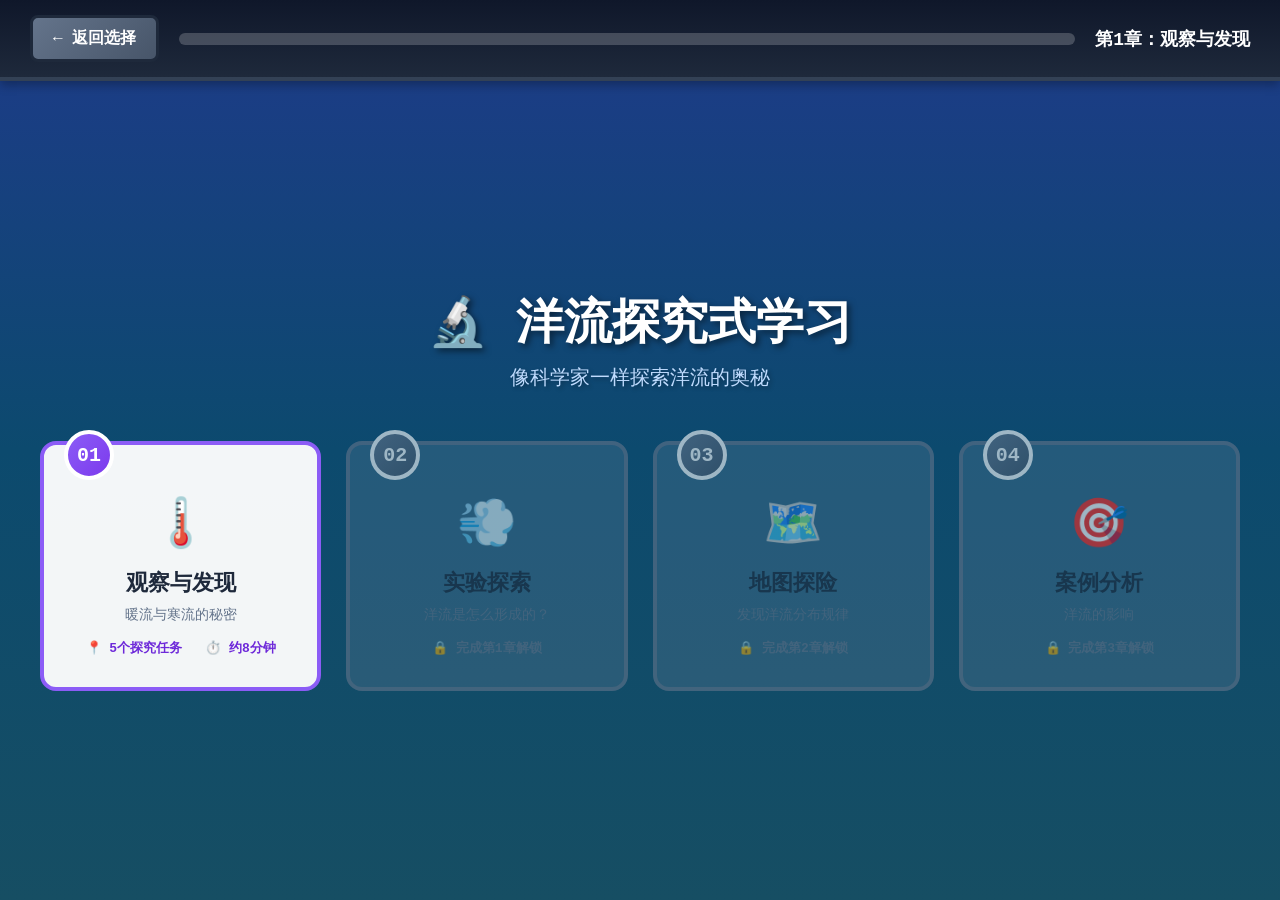
==== ocean-explore.html @ 7271076d "添加探究式学习系统：第1章观察与发现，包含5个互动任务" ====
<!DOCTYPE html>
<html lang="zh-CN">
<head>
    <meta charset="UTF-8">
    <meta name="viewport" content="width=device-width, initial-scale=1.0">
    <title>洋流探究式学习</title>
    <link rel="stylesheet" href="ocean-explore.css">
</head>
<body>
    <div class="explore-container">
        <!-- 顶部导航 -->
        <header class="explore-header">
            <button class="back-btn" id="back-btn">← 返回选择</button>
            <div class="progress-bar">
                <div class="progress-fill" id="progress-fill"></div>
            </div>
            <div class="chapter-info">
                <span id="chapter-title">第1章：观察与发现</span>
            </div>
        </header>

        <!-- 主内容区 -->
        <main class="explore-main">
            <!-- 章节选择界面 -->
            <div id="chapter-select" class="screen">
                <div class="chapter-select-content">
                    <h1 class="explore-title">🔬 洋流探究式学习</h1>
                    <p class="explore-subtitle">像科学家一样探索洋流的奥秘</p>
                    
                    <div class="chapters-grid">
                        <div class="chapter-card" data-chapter="1">
                            <div class="chapter-number">01</div>
                            <div class="chapter-icon">🌡️</div>
                            <h3>观察与发现</h3>
                            <p>暖流与寒流的秘密</p>
                            <div class="chapter-tasks">
                                <span>📍 5个探究任务</span>
                                <span>⏱️ 约8分钟</span>
                            </div>
                        </div>

                        <div class="chapter-card locked" data-chapter="2">
                            <div class="chapter-number">02</div>
                            <div class="chapter-icon">💨</div>
                            <h3>实验探索</h3>
                            <p>洋流是怎么形成的？</p>
                            <div class="chapter-tasks">
                                <span>🔒 完成第1章解锁</span>
                            </div>
                        </div>

                        <div class="chapter-card locked" data-chapter="3">
                            <div class="chapter-number">03</div>
                            <div class="chapter-icon">🗺️</div>
                            <h3>地图探险</h3>
                            <p>发现洋流分布规律</p>
                            <div class="chapter-tasks">
                                <span>🔒 完成第2章解锁</span>
                            </div>
                        </div>

                        <div class="chapter-card locked" data-chapter="4">
                            <div class="chapter-number">04</div>
                            <div class="chapter-icon">🎯</div>
                            <h3>案例分析</h3>
                            <p>洋流的影响</p>
                            <div class="chapter-tasks">
                                <span>🔒 完成第3章解锁</span>
                            </div>
                        </div>
                    </div>
                </div>
            </div>

            <!-- 探究任务界面 -->
            <div id="task-screen" class="screen hidden">
                <div class="task-content">
                    <!-- 任务标题 -->
                    <div class="task-header">
                        <h2 id="task-title">任务1：测量海水温度</h2>
                        <div class="task-progress">
                            <span id="task-number">1/5</span>
                        </div>
                    </div>

                    <!-- 互动区域 -->
                    <div class="interactive-area">
                        <canvas id="explore-canvas" width="900" height="500"></canvas>
                        <div class="controls-panel" id="controls-panel">
                            <!-- 控制面板内容将动态生成 -->
                        </div>
                    </div>

                    <!-- 观察记录区 -->
                    <div class="observation-area">
                        <h3>📝 观察记录</h3>
                        <div id="observation-log"></div>
                    </div>

                    <!-- 思考问题 -->
                    <div class="thinking-area" id="thinking-area">
                        <h3>💭 思考一下</h3>
                        <p id="thinking-question"></p>
                        <div class="answer-input">
                            <textarea id="answer-input" placeholder="写下你的想法..."></textarea>
                            <button class="submit-btn" id="submit-answer">提交想法</button>
                        </div>
                    </div>

                    <!-- 知识总结 -->
                    <div class="summary-area hidden" id="summary-area">
                        <h3>✨ 知识总结</h3>
                        <div id="summary-content"></div>
                        <button class="next-task-btn" id="next-task-btn">下一个任务</button>
                    </div>
                </div>
            </div>

            <!-- 章节完成界面 -->
            <div id="chapter-complete" class="screen hidden">
                <div class="complete-content">
                    <div class="complete-icon">🎉</div>
                    <h2>章节完成！</h2>
                    <div class="complete-summary">
                        <h3>你学到了什么？</h3>
                        <div id="learning-summary"></div>
                    </div>
                    <div class="complete-actions">
                        <button class="btn-primary" id="next-chapter-btn">下一章</button>
                        <button class="btn-secondary" id="back-to-chapters-btn">返回章节选择</button>
                    </div>
                </div>
            </div>
        </main>
    </div>

    <script src="ocean-explore.js"></script>
</body>
</html>
---- ocean-explore.css ----
/* 基础样式 */
* {
    margin: 0;
    padding: 0;
    box-sizing: border-box;
}

body {
    font-family: 'Courier New', monospace;
    background: linear-gradient(180deg, #1e3a8a 0%, #0c4a6e 50%, #164e63 100%);
    min-height: 100vh;
    overflow-x: hidden;
}

.explore-container {
    width: 100%;
    min-height: 100vh;
    display: flex;
    flex-direction: column;
}

/* 顶部导航 */
.explore-header {
    background: linear-gradient(180deg, #0f172a 0%, #1e293b 100%);
    padding: 15px 30px;
    display: flex;
    align-items: center;
    gap: 20px;
    border-bottom: 4px solid #334155;
    box-shadow: 0 4px 10px rgba(0, 0, 0, 0.3);
}

.back-btn {
    background: linear-gradient(135deg, #64748b 0%, #475569 100%);
    border: 3px solid #1e293b;
    color: white;
    padding: 10px 20px;
    font-size: 16px;
    font-weight: bold;
    cursor: pointer;
    border-radius: 8px;
    transition: all 0.3s;
    font-family: 'Courier New', monospace;
}

.back-btn:hover {
    background: linear-gradient(135deg, #94a3b8 0%, #64748b 100%);
    transform: translateY(-2px);
}

.progress-bar {
    flex: 1;
    height: 12px;
    background: rgba(255, 255, 255, 0.2);
    border-radius: 6px;
    overflow: hidden;
}

.progress-fill {
    height: 100%;
    background: linear-gradient(90deg, #10b981 0%, #059669 100%);
    width: 0%;
    transition: width 0.5s ease;
}

.chapter-info {
    color: white;
    font-size: 18px;
    font-weight: bold;
}

/* 主内容区 */
.explore-main {
    flex: 1;
    position: relative;
    overflow: hidden;
}

.screen {
    position: absolute;
    top: 0;
    left: 0;
    width: 100%;
    height: 100%;
    display: flex;
    justify-content: center;
    align-items: center;
    padding: 20px;
}

.screen.hidden {
    display: none;
}

/* 章节选择 */
.chapter-select-content {
    max-width: 1200px;
    width: 100%;
    text-align: center;
}

.explore-title {
    font-size: 48px;
    color: white;
    margin-bottom: 10px;
    text-shadow: 3px 3px 6px rgba(0, 0, 0, 0.5);
}

.explore-subtitle {
    font-size: 20px;
    color: #bfdbfe;
    margin-bottom: 50px;
    text-shadow: 2px 2px 4px rgba(0, 0, 0, 0.3);
}

.chapters-grid {
    display: grid;
    grid-template-columns: repeat(auto-fit, minmax(280px, 1fr));
    gap: 25px;
}

.chapter-card {
    background: rgba(255, 255, 255, 0.95);
    border: 4px solid #8b5cf6;
    border-radius: 16px;
    padding: 30px;
    cursor: pointer;
    transition: all 0.3s;
    position: relative;
}

.chapter-card:hover:not(.locked) {
    transform: translateY(-8px);
    box-shadow: 0 12px 30px rgba(139, 92, 246, 0.4);
    border-color: #a78bfa;
}

.chapter-card.locked {
    background: rgba(148, 163, 184, 0.3);
    border-color: #64748b;
    cursor: not-allowed;
    opacity: 0.6;
}

.chapter-number {
    position: absolute;
    top: -15px;
    left: 20px;
    background: linear-gradient(135deg, #8b5cf6 0%, #7c3aed 100%);
    color: white;
    width: 50px;
    height: 50px;
    border-radius: 50%;
    display: flex;
    align-items: center;
    justify-content: center;
    font-size: 20px;
    font-weight: bold;
    border: 4px solid white;
}

.chapter-card.locked .chapter-number {
    background: linear-gradient(135deg, #64748b 0%, #475569 100%);
}

.chapter-icon {
    font-size: 48px;
    margin: 20px 0 15px;
}

.chapter-card h3 {
    font-size: 22px;
    color: #1e293b;
    margin-bottom: 8px;
}

.chapter-card p {
    font-size: 14px;
    color: #64748b;
    margin-bottom: 15px;
}

.chapter-tasks {
    display: flex;
    justify-content: space-around;
    font-size: 13px;
    color: #6d28d9;
    font-weight: bold;
}

.chapter-card.locked .chapter-tasks {
    color: #64748b;
}

/* 任务界面 */
.task-content {
    max-width: 1400px;
    width: 100%;
    background: rgba(255, 255, 255, 0.95);
    border-radius: 20px;
    padding: 30px;
    max-height: 90vh;
    overflow-y: auto;
}

.task-header {
    display: flex;
    justify-content: space-between;
    align-items: center;
    margin-bottom: 25px;
    padding-bottom: 15px;
    border-bottom: 3px solid #e2e8f0;
}

.task-header h2 {
    font-size: 28px;
    color: #1e293b;
}

.task-progress {
    background: linear-gradient(135deg, #8b5cf6 0%, #7c3aed 100%);
    color: white;
    padding: 8px 20px;
    border-radius: 20px;
    font-weight: bold;
}

/* 互动区域 */
.interactive-area {
    display: flex;
    gap: 20px;
    margin-bottom: 25px;
}

#explore-canvas {
    background: linear-gradient(180deg, #0ea5e9 0%, #0284c7 50%, #0369a1 100%);
    border: 4px solid #1e293b;
    border-radius: 12px;
    flex: 1;
    image-rendering: pixelated;
}

.controls-panel {
    width: 280px;
    background: #f8fafc;
    border: 3px solid #cbd5e1;
    border-radius: 12px;
    padding: 20px;
}

.controls-panel h4 {
    font-size: 18px;
    color: #1e293b;
    margin-bottom: 15px;
}

.control-item {
    margin-bottom: 20px;
}

.control-item label {
    display: block;
    font-size: 14px;
    color: #475569;
    margin-bottom: 8px;
    font-weight: bold;
}

.control-item input[type="range"] {
    width: 100%;
}

.control-item button {
    width: 100%;
    padding: 12px;
    background: linear-gradient(135deg, #3b82f6 0%, #2563eb 100%);
    border: 2px solid #1e40af;
    color: white;
    font-weight: bold;
    border-radius: 8px;
    cursor: pointer;
    transition: all 0.3s;
    font-family: 'Courier New', monospace;
}

.control-item button:hover {
    background: linear-gradient(135deg, #60a5fa 0%, #3b82f6 100%);
    transform: translateY(-2px);
}

.value-display {
    display: inline-block;
    background: #e0f2fe;
    padding: 4px 12px;
    border-radius: 6px;
    color: #0369a1;
    font-weight: bold;
    margin-left: 10px;
}

/* 观察记录 */
.observation-area {
    background: #fef3c7;
    border: 3px solid #f59e0b;
    border-radius: 12px;
    padding: 20px;
    margin-bottom: 25px;
}

.observation-area h3 {
    font-size: 20px;
    color: #92400e;
    margin-bottom: 12px;
}

#observation-log {
    font-size: 14px;
    color: #451a03;
    line-height: 1.8;
}

.observation-item {
    background: white;
    padding: 12px;
    border-radius: 8px;
    margin-bottom: 10px;
    border-left: 4px solid #f59e0b;
}

/* 思考问题 */
.thinking-area {
    background: #dbeafe;
    border: 3px solid #3b82f6;
    border-radius: 12px;
    padding: 20px;
    margin-bottom: 25px;
}

.thinking-area h3 {
    font-size: 20px;
    color: #1e40af;
    margin-bottom: 12px;
}

.thinking-area p {
    font-size: 16px;
    color: #1e3a8a;
    margin-bottom: 15px;
    line-height: 1.6;
}

.answer-input {
    display: flex;
    gap: 15px;
    align-items: flex-start;
}

#answer-input {
    flex: 1;
    padding: 12px;
    border: 2px solid #3b82f6;
    border-radius: 8px;
    font-family: 'Courier New', monospace;
    font-size: 14px;
    resize: vertical;
    min-height: 80px;
}

.submit-btn {
    padding: 12px 30px;
    background: linear-gradient(135deg, #10b981 0%, #059669 100%);
    border: 3px solid #047857;
    color: white;
    font-weight: bold;
    border-radius: 8px;
    cursor: pointer;
    transition: all 0.3s;
    font-family: 'Courier New', monospace;
    font-size: 16px;
}

.submit-btn:hover {
    background: linear-gradient(135deg, #34d399 0%, #10b981 100%);
    transform: translateY(-2px);
}

/* 知识总结 */
.summary-area {
    background: #dcfce7;
    border: 3px solid #10b981;
    border-radius: 12px;
    padding: 20px;
}

.summary-area h3 {
    font-size: 20px;
    color: #065f46;
    margin-bottom: 12px;
}

#summary-content {
    font-size: 15px;
    color: #064e3b;
    line-height: 1.8;
    margin-bottom: 20px;
}

.next-task-btn {
    width: 100%;
    padding: 15px;
    background: linear-gradient(135deg, #8b5cf6 0%, #7c3aed 100%);
    border: 3px solid #6d28d9;
    color: white;
    font-weight: bold;
    font-size: 18px;
    border-radius: 10px;
    cursor: pointer;
    transition: all 0.3s;
    font-family: 'Courier New', monospace;
}

.next-task-btn:hover {
    background: linear-gradient(135deg, #a78bfa 0%, #8b5cf6 100%);
    transform: translateY(-2px);
}

/* 章节完成 */
.complete-content {
    background: rgba(255, 255, 255, 0.95);
    border-radius: 20px;
    padding: 50px;
    text-align: center;
    max-width: 700px;
}

.complete-icon {
    font-size: 80px;
    margin-bottom: 20px;
}

.complete-content h2 {
    font-size: 36px;
    color: #1e293b;
    margin-bottom: 30px;
}

.complete-summary {
    background: #f0fdf4;
    border: 3px solid #10b981;
    border-radius: 12px;
    padding: 25px;
    margin-bottom: 30px;
    text-align: left;
}

.complete-summary h3 {
    font-size: 22px;
    color: #065f46;
    margin-bottom: 15px;
}

#learning-summary {
    font-size: 15px;
    color: #064e3b;
    line-height: 1.8;
}

.complete-actions {
    display: flex;
    gap: 15px;
    justify-content: center;
}

.btn-primary, .btn-secondary {
    padding: 15px 40px;
    font-size: 18px;
    font-weight: bold;
    border: 3px solid #1e293b;
    border-radius: 12px;
    cursor: pointer;
    transition: all 0.3s;
    font-family: 'Courier New', monospace;
}

.btn-primary {
    background: linear-gradient(135deg, #8b5cf6 0%, #7c3aed 100%);
    color: white;
}

.btn-primary:hover {
    background: linear-gradient(135deg, #a78bfa 0%, #8b5cf6 100%);
    transform: translateY(-2px);
}

.btn-secondary {
    background: linear-gradient(135deg, #6366f1 0%, #4f46e5 100%);
    color: white;
}

.btn-secondary:hover {
    background: linear-gradient(135deg, #818cf8 0%, #6366f1 100%);
    transform: translateY(-2px);
}

/* 响应式 */
@media (max-width: 1200px) {
    .interactive-area {
        flex-direction: column;
    }
    
    .controls-panel {
        width: 100%;
    }
    
    #explore-canvas {
        width: 100%;
        height: 400px;
    }
}

@media (max-width: 768px) {
    .explore-title {
        font-size: 32px;
    }
    
    .chapters-grid {
        grid-template-columns: 1fr;
    }
    
    .complete-actions {
        flex-direction: column;
    }
}
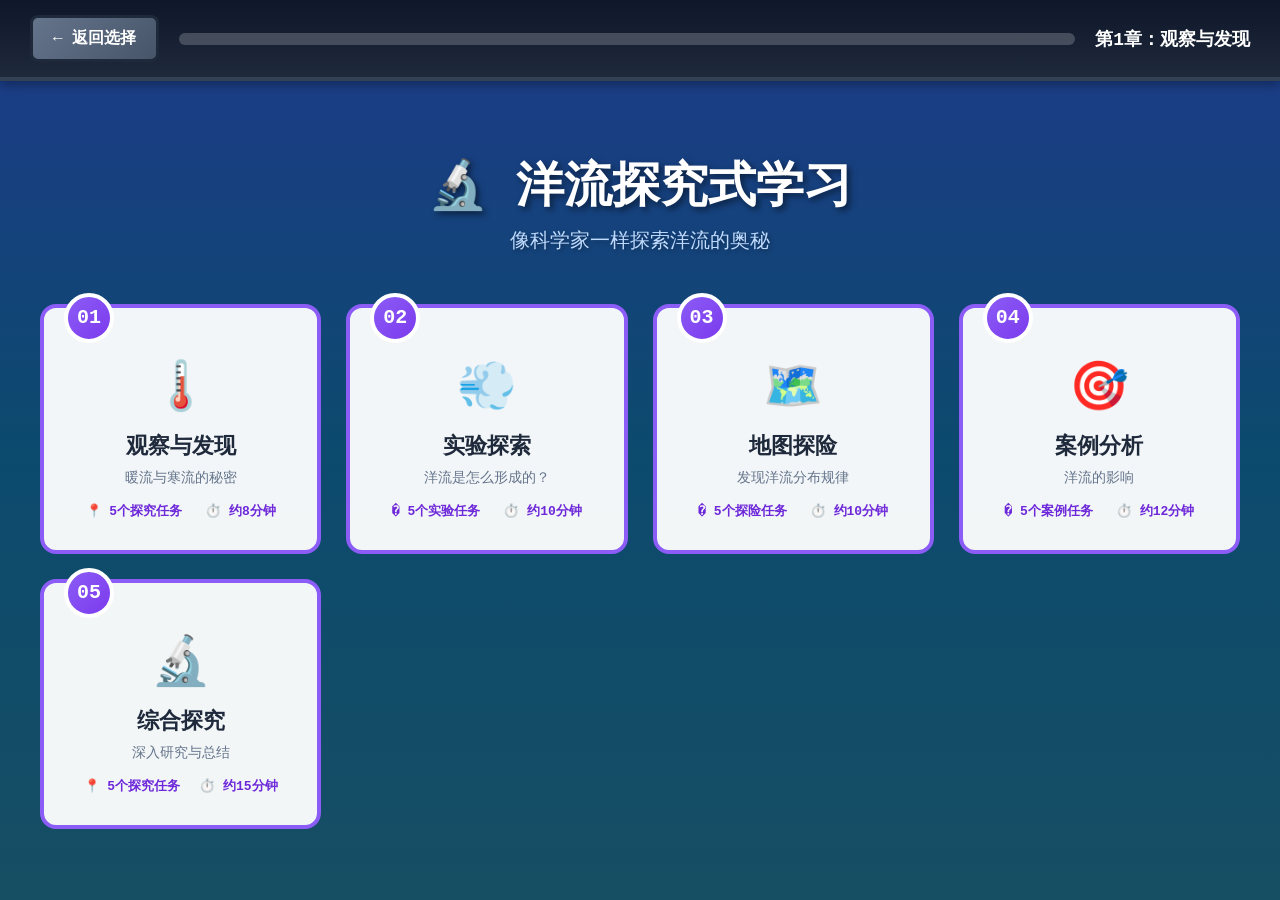
==== commit dc388382: "完善第2-5章：优化实验交互、添加地图探险和案例分析可视化、修复状态重置问题" ====
--- a/ocean-explore.html
+++ b/ocean-explore.html
@@ -39,33 +39,47 @@
                             </div>
                         </div>
 
-                        <div class="chapter-card locked" data-chapter="2">
+                        <div class="chapter-card" data-chapter="2">
                             <div class="chapter-number">02</div>
                             <div class="chapter-icon">💨</div>
                             <h3>实验探索</h3>
                             <p>洋流是怎么形成的？</p>
                             <div class="chapter-tasks">
-                                <span>🔒 完成第1章解锁</span>
+                                <span>� 5个实验任务</span>
+                                <span>⏱️ 约10分钟</span>
                             </div>
                         </div>
 
-                        <div class="chapter-card locked" data-chapter="3">
+                        <div class="chapter-card" data-chapter="3">
                             <div class="chapter-number">03</div>
                             <div class="chapter-icon">🗺️</div>
                             <h3>地图探险</h3>
                             <p>发现洋流分布规律</p>
                             <div class="chapter-tasks">
-                                <span>🔒 完成第2章解锁</span>
+                                <span>� 5个探险任务</span>
+                                <span>⏱️ 约10分钟</span>
                             </div>
                         </div>
 
-                        <div class="chapter-card locked" data-chapter="4">
+                        <div class="chapter-card" data-chapter="4">
                             <div class="chapter-number">04</div>
                             <div class="chapter-icon">🎯</div>
                             <h3>案例分析</h3>
                             <p>洋流的影响</p>
                             <div class="chapter-tasks">
-                                <span>🔒 完成第3章解锁</span>
+                                <span>� 5个案例任务</span>
+                                <span>⏱️ 约12分钟</span>
+                            </div>
+                        </div>
+                        
+                        <div class="chapter-card" data-chapter="5">
+                            <div class="chapter-number">05</div>
+                            <div class="chapter-icon">🔬</div>
+                            <h3>综合探究</h3>
+                            <p>深入研究与总结</p>
+                            <div class="chapter-tasks">
+                                <span>📍 5个探究任务</span>
+                                <span>⏱️ 约15分钟</span>
                             </div>
                         </div>
                     </div>
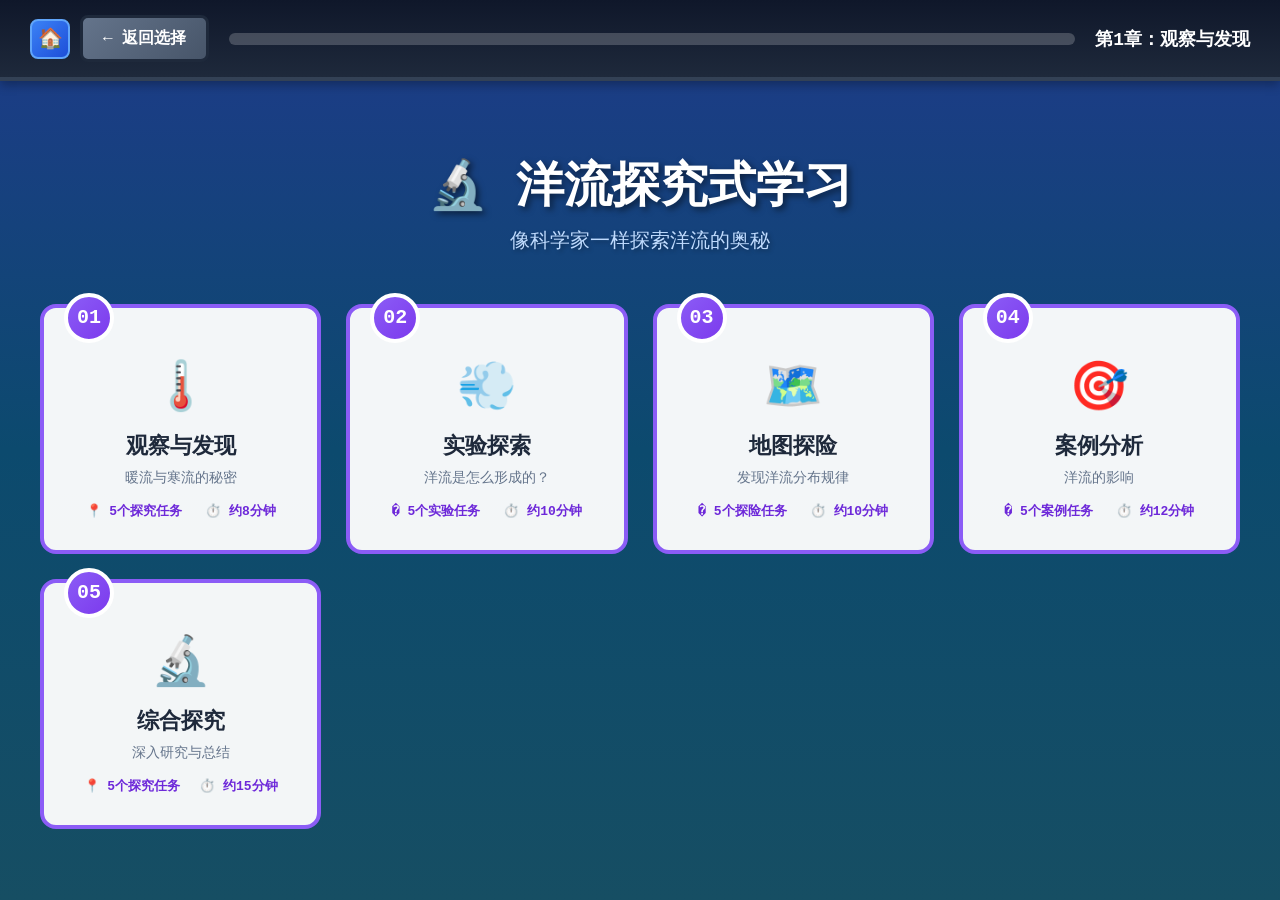
==== commit 43f2dd1f: "添加洋流探究返回主页按钮 + 修复modal z-index" ====
--- a/ocean-explore.html
+++ b/ocean-explore.html
@@ -10,7 +10,10 @@
     <div class="explore-container">
         <!-- 顶部导航 -->
         <header class="explore-header">
-            <button class="back-btn" id="back-btn">← 返回选择</button>
+            <div class="header-left">
+                <a href="index.html" class="home-link" title="返回主页">🏠</a>
+                <button class="back-btn" id="back-btn">← 返回选择</button>
+            </div>
             <div class="progress-bar">
                 <div class="progress-fill" id="progress-fill"></div>
             </div>
--- a/ocean-explore.css
+++ b/ocean-explore.css
@@ -28,6 +28,31 @@
     gap: 20px;
     border-bottom: 4px solid #334155;
     box-shadow: 0 4px 10px rgba(0, 0, 0, 0.3);
+}
+
+.header-left {
+    display: flex;
+    align-items: center;
+    gap: 10px;
+}
+
+.home-link {
+    display: flex;
+    align-items: center;
+    justify-content: center;
+    width: 40px;
+    height: 40px;
+    background: linear-gradient(135deg, #3b82f6 0%, #1d4ed8 100%);
+    border-radius: 8px;
+    text-decoration: none;
+    font-size: 20px;
+    transition: all 0.3s;
+    border: 2px solid #60a5fa;
+}
+
+.home-link:hover {
+    background: linear-gradient(135deg, #60a5fa 0%, #3b82f6 100%);
+    transform: translateY(-2px);
 }
 
 .back-btn {
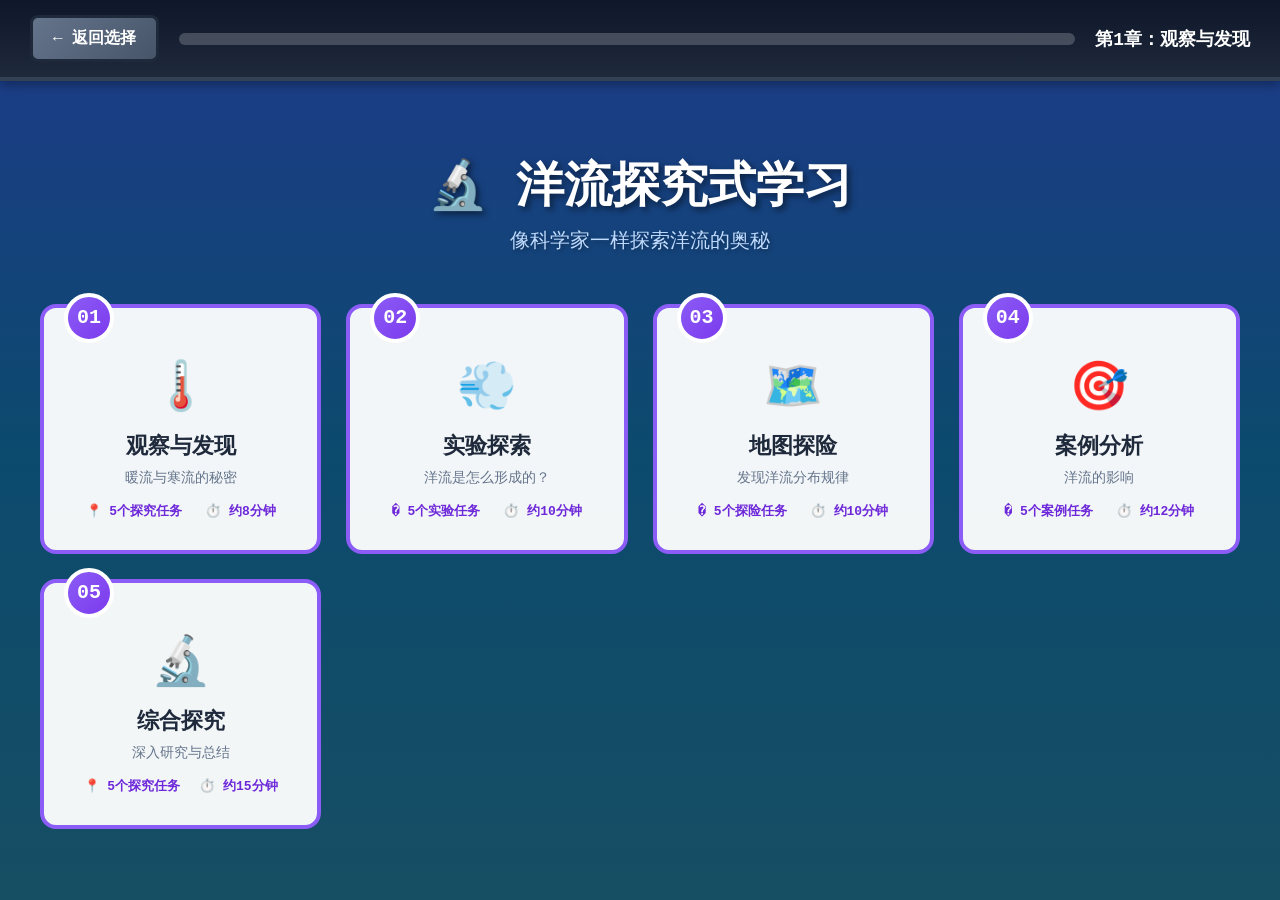
==== commit 43d52c39: "提高modal z-index并添加调试日志" ====
--- a/ocean-explore.html
+++ b/ocean-explore.html
@@ -10,10 +10,7 @@
     <div class="explore-container">
         <!-- 顶部导航 -->
         <header class="explore-header">
-            <div class="header-left">
-                <a href="index.html" class="home-link" title="返回主页">🏠</a>
-                <button class="back-btn" id="back-btn">← 返回选择</button>
-            </div>
+            <button class="back-btn" id="back-btn">← 返回选择</button>
             <div class="progress-bar">
                 <div class="progress-fill" id="progress-fill"></div>
             </div>
--- a/ocean-explore.css
+++ b/ocean-explore.css
@@ -28,31 +28,6 @@
     gap: 20px;
     border-bottom: 4px solid #334155;
     box-shadow: 0 4px 10px rgba(0, 0, 0, 0.3);
-}
-
-.header-left {
-    display: flex;
-    align-items: center;
-    gap: 10px;
-}
-
-.home-link {
-    display: flex;
-    align-items: center;
-    justify-content: center;
-    width: 40px;
-    height: 40px;
-    background: linear-gradient(135deg, #3b82f6 0%, #1d4ed8 100%);
-    border-radius: 8px;
-    text-decoration: none;
-    font-size: 20px;
-    transition: all 0.3s;
-    border: 2px solid #60a5fa;
-}
-
-.home-link:hover {
-    background: linear-gradient(135deg, #60a5fa 0%, #3b82f6 100%);
-    transform: translateY(-2px);
 }
 
 .back-btn {
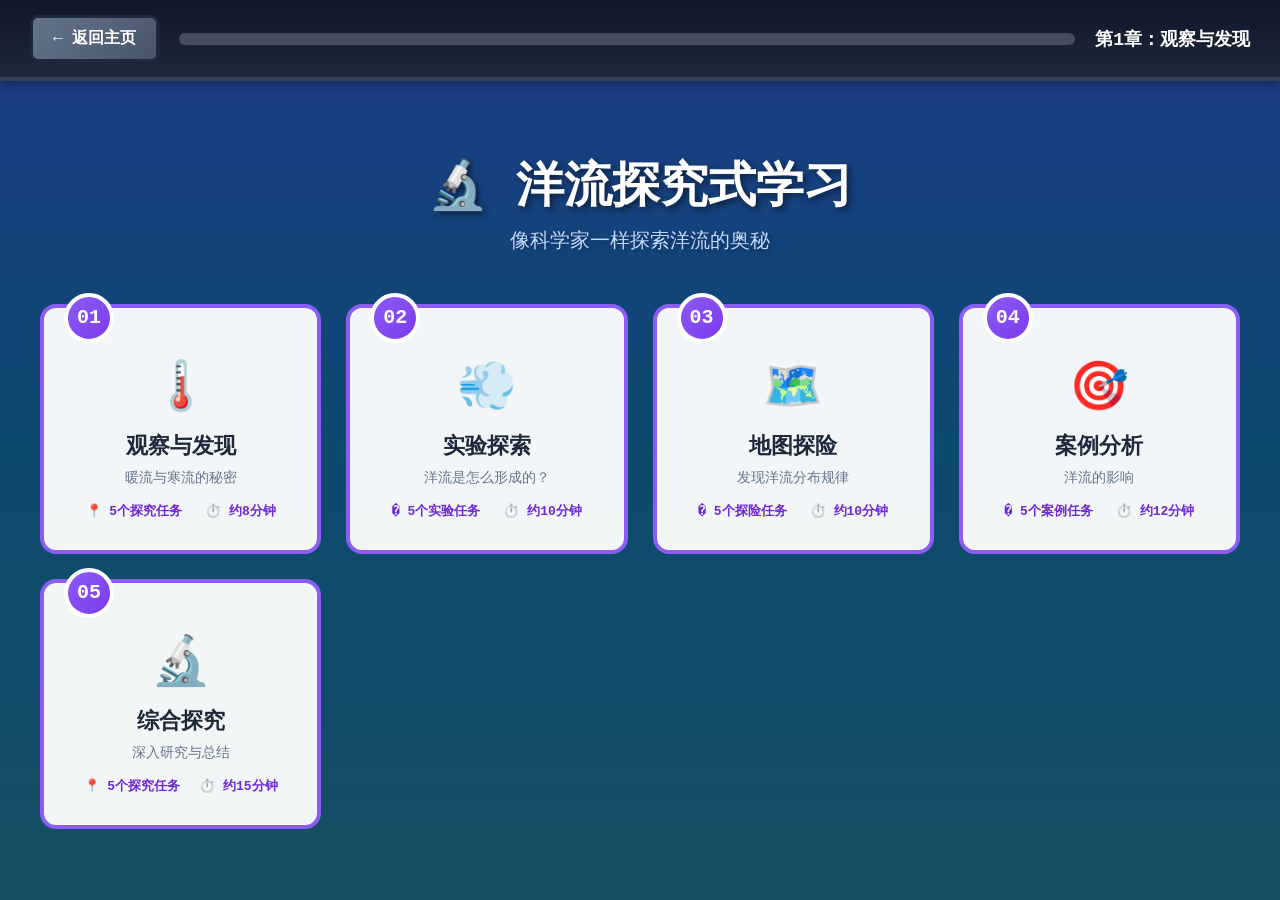
==== commit 5b4d18b0: "修复：1.第三张地图题目不足问题 2.洋流探究返回主页 3.题目循环使用避免重复" ====
--- a/ocean-explore.html
+++ b/ocean-explore.html
@@ -10,7 +10,7 @@
     <div class="explore-container">
         <!-- 顶部导航 -->
         <header class="explore-header">
-            <button class="back-btn" id="back-btn">← 返回选择</button>
+            <button class="back-btn" id="back-btn">← 返回主页</button>
             <div class="progress-bar">
                 <div class="progress-fill" id="progress-fill"></div>
             </div>
